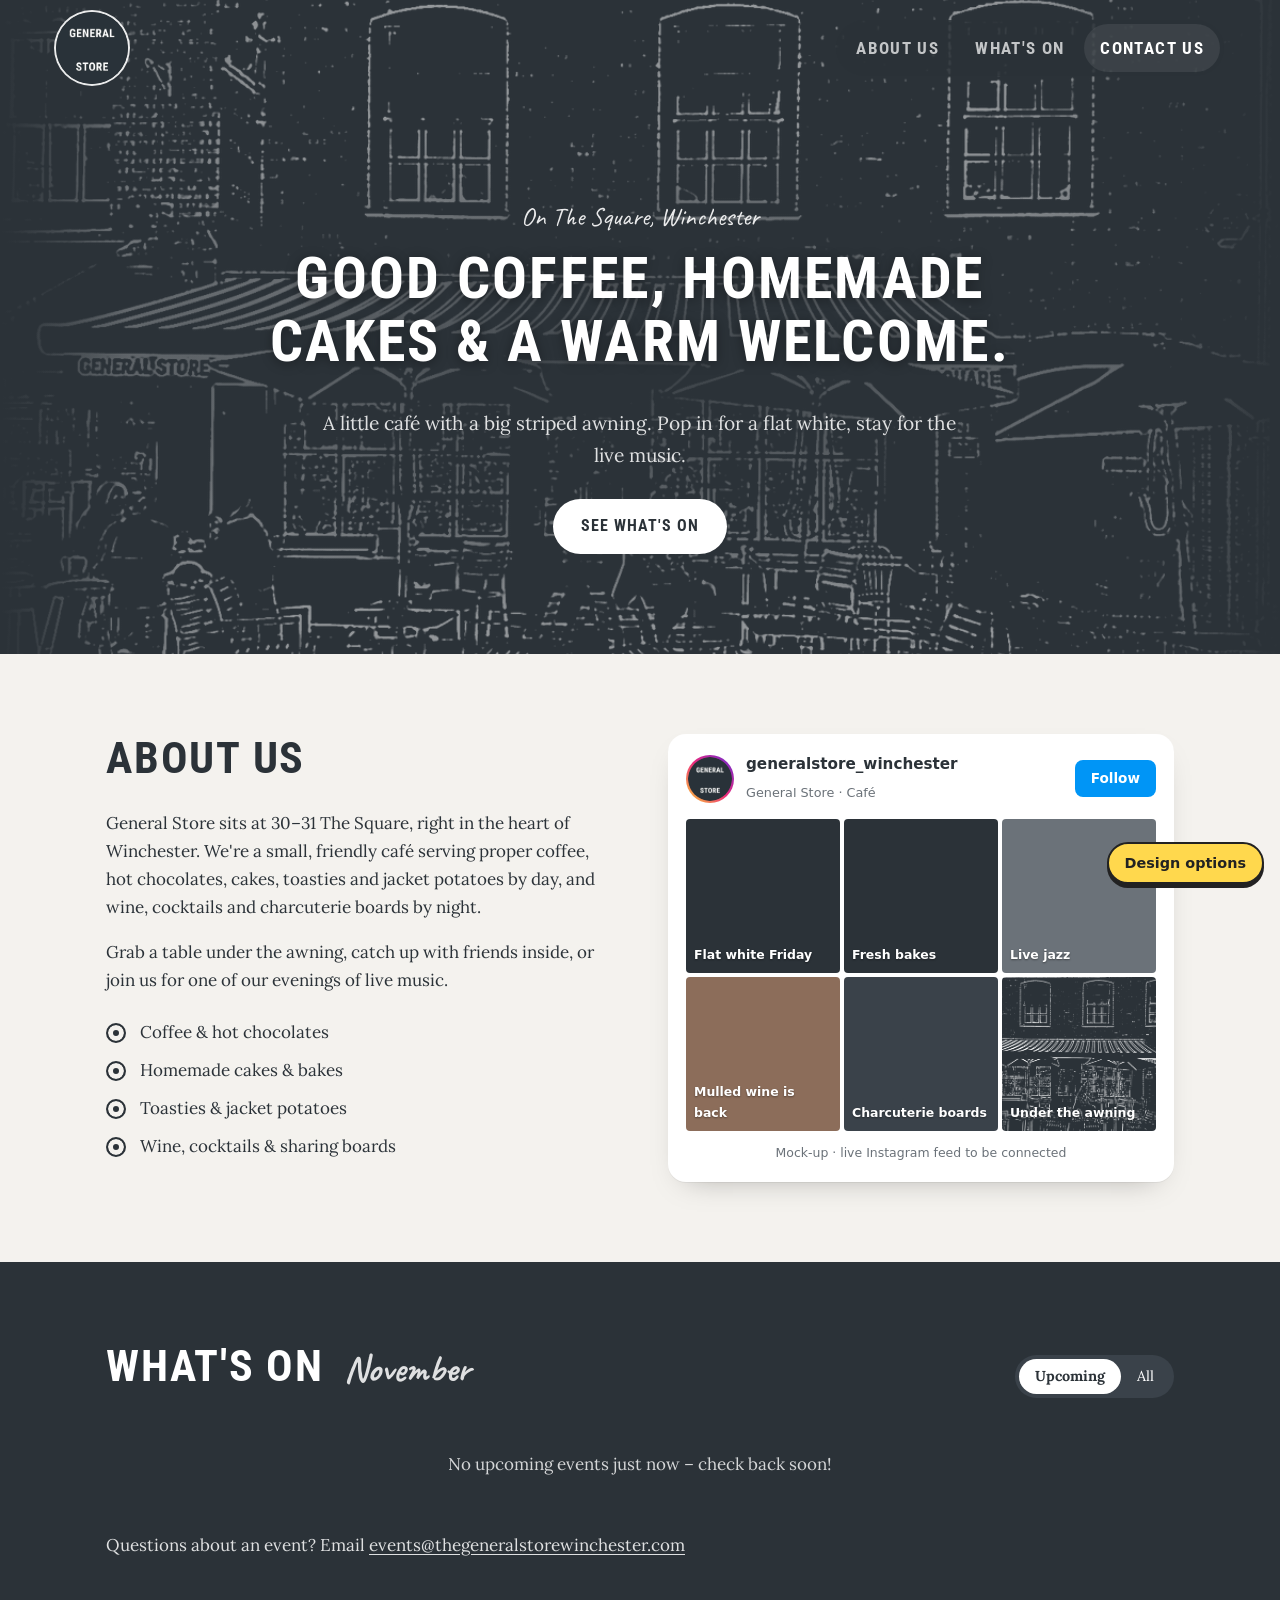
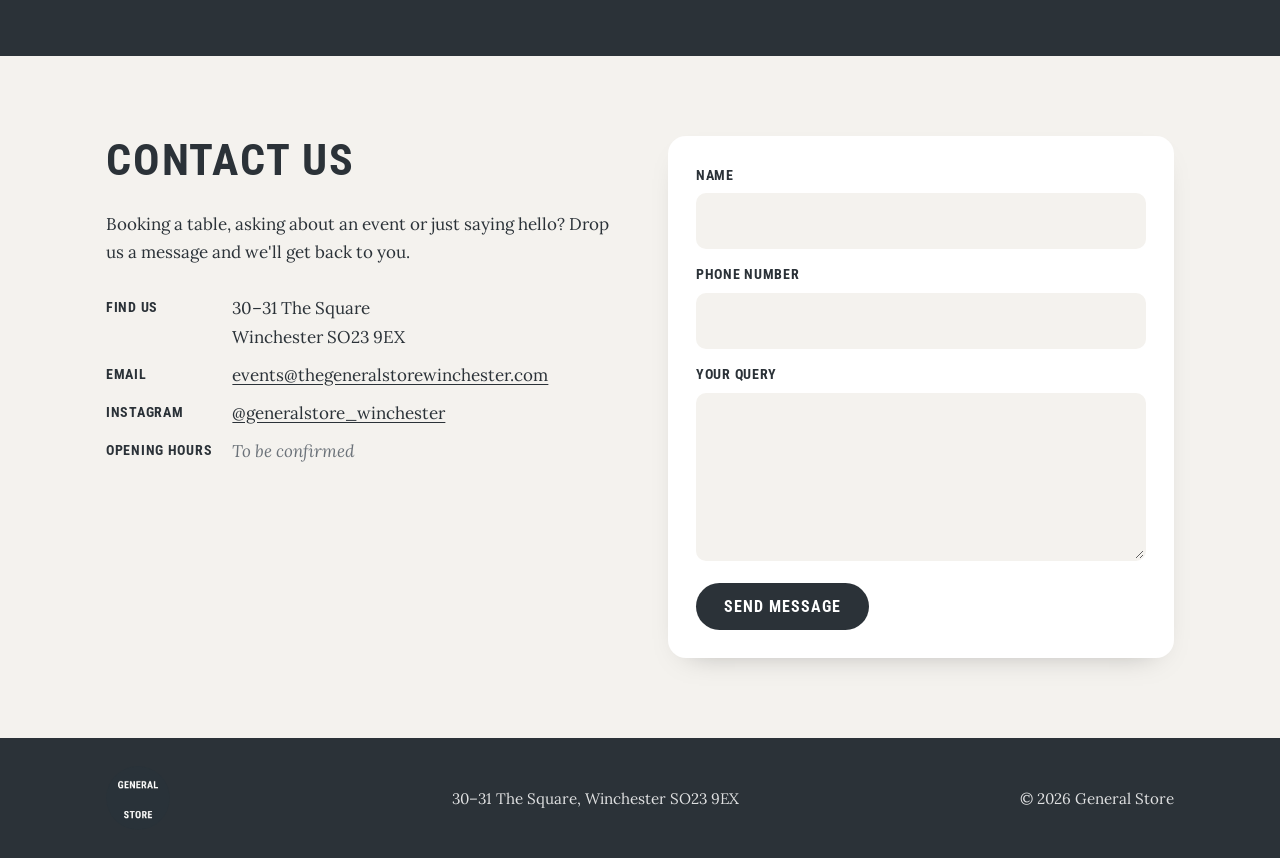
==== index.html @ 45de9159 "General Store website mock-up Single-page site (HTML/CSS/JS) for General Store, Winchester: - Slim h" ====
<!DOCTYPE html>
<html lang="en-GB" data-scheme="logo" data-font="classic">
<head>
  <meta charset="UTF-8">
  <meta name="viewport" content="width=device-width, initial-scale=1">
  <title>General Store · Winchester</title>
  <meta name="description" content="General Store – a little café on The Square, Winchester. Coffee, cakes, live music and good company.">
  <link rel="preconnect" href="https://fonts.googleapis.com">
  <link rel="preconnect" href="https://fonts.gstatic.com" crossorigin>
  <link href="https://fonts.googleapis.com/css2?family=Roboto+Condensed:wght@400;700&family=Lora:ital,wght@0,400;0,600;1,400&family=Fredoka:wght@500;600&family=Nunito:wght@400;700&family=Fraunces:opsz,wght@9..144,500;9..144,700&family=Karla:wght@400;700&family=Caveat:wght@600&display=swap" rel="stylesheet">
  <link rel="stylesheet" href="styles.css">
</head>
<body>

  <!-- ============ HEADER ============ -->
  <header class="site-header">
    <div class="header-inner">
      <a href="#top" class="logo-link" aria-label="General Store – back to top">
        <img src="assets/logo.png" alt="General Store logo" class="logo">
      </a>

      <nav class="site-nav" aria-label="Main">
        <button class="nav-toggle" aria-expanded="false" aria-controls="nav-list">Menu</button>
        <ul id="nav-list">
          <li><a href="#about">About us</a></li>
          <li><a href="#whats-on">What's on</a></li>
          <li><a href="#contact">Contact us</a></li>
        </ul>
      </nav>

    </div>
  </header>

  <main id="top">

    <!-- ============ HERO: shopfront drawing with intro in front ============ -->
    <section class="hero" aria-label="Welcome – drawing of the General Store shopfront">
      <div class="hero-content">
        <p class="eyebrow">On The Square, Winchester</p>
        <h1>Good coffee, homemade cakes &amp; a warm welcome.</h1>
        <p class="lede">A little café with a big striped awning. Pop in for a flat white, stay for the live music.</p>
        <a href="#whats-on" class="btn btn--light">See what's on</a>
      </div>
    </section>

    <!-- ============ ABOUT US ============ -->
    <section id="about" class="block block--paper">
      <div class="wrap two-col">
        <div>
          <h2>About us</h2>
          <p>General Store sits at 30–31 The Square, right in the heart of Winchester. We're a small, friendly café serving proper coffee, hot chocolates, cakes, toasties and jacket potatoes by day, and wine, cocktails and charcuterie boards by night.</p>
          <p>Grab a table under the awning, catch up with friends inside, or join us for one of our evenings of live music.</p>
          <ul class="ticks">
            <li>Coffee &amp; hot chocolates</li>
            <li>Homemade cakes &amp; bakes</li>
            <li>Toasties &amp; jacket potatoes</li>
            <li>Wine, cocktails &amp; sharing boards</li>
          </ul>
        </div>

        <!-- Instagram mock-up (to be replaced with a live feed later) -->
        <div class="insta" aria-label="Instagram feed preview">
          <div class="insta-head">
            <img src="assets/logo.png" alt="" class="insta-avatar">
            <div>
              <strong>generalstore_winchester</strong>
              <span>General Store · Café</span>
            </div>
            <a class="insta-follow" href="https://www.instagram.com/generalstore_winchester/" target="_blank" rel="noopener">Follow</a>
          </div>
          <div class="insta-grid">
            <div class="tile t1"><span>Flat white Friday</span></div>
            <div class="tile t2"><span>Fresh bakes</span></div>
            <div class="tile t3"><span>Live jazz</span></div>
            <div class="tile t4"><span>Mulled wine is back</span></div>
            <div class="tile t5"><span>Charcuterie boards</span></div>
            <div class="tile t6"><span>Under the awning</span></div>
          </div>
          <p class="insta-note">Mock-up · live Instagram feed to be connected</p>
        </div>
      </div>
    </section>

    <!-- ============ WHAT'S ON ============ -->
    <section id="whats-on" class="block block--ink">
      <div class="wrap">
        <div class="section-head">
          <h2>What's on <span class="month">November</span></h2>
          <div class="filter" role="group" aria-label="Show events">
            <button data-filter="upcoming" class="is-active">Upcoming</button>
            <button data-filter="all">All</button>
          </div>
        </div>
        <ol class="events" id="events"></ol>
        <p class="events-foot">Questions about an event? Email <a href="mailto:events@thegeneralstorewinchester.com">events@thegeneralstorewinchester.com</a></p>
      </div>
    </section>

    <!-- ============ CONTACT ============ -->
    <section id="contact" class="block block--paper">
      <div class="wrap two-col">
        <div>
          <h2>Contact us</h2>
          <p>Booking a table, asking about an event or just saying hello? Drop us a message and we'll get back to you.</p>
          <dl class="details">
            <dt>Find us</dt><dd>30–31 The Square<br>Winchester SO23 9EX</dd>
            <dt>Email</dt><dd><a href="mailto:events@thegeneralstorewinchester.com">events@thegeneralstorewinchester.com</a></dd>
            <dt>Instagram</dt><dd><a href="https://www.instagram.com/generalstore_winchester/" target="_blank" rel="noopener">@generalstore_winchester</a></dd>
            <dt>Opening hours</dt><dd class="tbc">To be confirmed</dd>
          </dl>
        </div>

        <form class="contact-form" id="contact-form" novalidate>
          <label for="name">Name</label>
          <input id="name" name="name" type="text" autocomplete="name" required>
          <small class="err" data-for="name">Please tell us your name.</small>

          <label for="phone">Phone number</label>
          <input id="phone" name="phone" type="tel" autocomplete="tel" required>
          <small class="err" data-for="phone">Please enter a valid phone number.</small>

          <label for="query">Your query</label>
          <textarea id="query" name="query" rows="5" required></textarea>
          <small class="err" data-for="query">Please let us know how we can help.</small>

          <button type="submit" class="btn">Send message</button>
          <p class="form-success" id="form-success" hidden>Thank you! We'll be in touch soon. <em>(Mock-up: nothing has been sent.)</em></p>
        </form>
      </div>
    </section>
  </main>

  <footer class="site-footer">
    <div class="wrap footer-inner">
      <img src="assets/logo.png" alt="General Store" class="footer-logo">
      <p>30–31 The Square, Winchester SO23 9EX</p>
      <p>&copy; <span id="year"></span> General Store</p>
    </div>
  </footer>

  <!-- ============ MOCK-UP OPTIONS (remove before launch) ============ -->
  <button class="opts-toggle" id="opts-toggle" aria-expanded="false" aria-controls="opts">Design options</button>
  <aside class="opts" id="opts" hidden>
    <h3>Mock-up options</h3>
    <fieldset>
      <legend>Colours</legend>
      <label><input type="radio" name="scheme" value="logo" checked> Logo – charcoal &amp; white</label>
      <label><input type="radio" name="scheme" value="awning"> Charcoal + awning navy</label>
      <label><input type="radio" name="scheme" value="autumn"> Charcoal + warm terracotta</label>
    </fieldset>
    <fieldset>
      <legend>Font</legend>
      <label><input type="radio" name="font" value="classic" checked> Classic – matches logo</label>
      <label><input type="radio" name="font" value="cute"> Cute – soft &amp; rounded</label>
      <label><input type="radio" name="font" value="quaint"> Quaint – vintage serif</label>
    </fieldset>
  </aside>

  <script src="script.js"></script>
</body>
</html>
---- styles.css ----
/* =========================================================
   General Store – mock-up styles
   Colour schemes & fonts are switched with data-attributes
   on <html> (see the "Design options" panel).
   ========================================================= */

/* ---------- Colour schemes ---------- */
:root,
[data-scheme="logo"] {
  --ink: #2b3238;        /* logo charcoal */
  --ink-2: #3a424a;
  --paper: #f4f2ee;      /* warm off-white */
  --card: #ffffff;
  --accent: #2b3238;
  --on-accent: #ffffff;
  --muted: #6b7279;
}
[data-scheme="awning"] {
  --ink: #2b3238;
  --ink-2: #3a424a;
  --paper: #f3f4f6;
  --card: #ffffff;
  --accent: #1f3a6b;     /* awning navy */
  --on-accent: #ffffff;
  --muted: #5f6873;
}
[data-scheme="autumn"] {
  --ink: #2b3238;
  --ink-2: #3a424a;
  --paper: #f1e7df;      /* poster blush */
  --card: #fbf7f3;
  --accent: #a65a3a;     /* poster terracotta */
  --on-accent: #ffffff;
  --muted: #7a6a60;
}

/* ---------- Fonts ---------- */
:root,
[data-font="classic"] {
  --f-head: "Roboto Condensed", "Arial Narrow", sans-serif;
  --f-body: "Lora", Georgia, serif;
  --head-case: uppercase;
  --head-track: 0.04em;
  --head-weight: 700;
}
[data-font="cute"] {
  --f-head: "Fredoka", "Trebuchet MS", sans-serif;
  --f-body: "Nunito", system-ui, sans-serif;
  --head-case: none;
  --head-track: 0;
  --head-weight: 600;
}
[data-font="quaint"] {
  --f-head: "Fraunces", Georgia, serif;
  --f-body: "Karla", system-ui, sans-serif;
  --head-case: none;
  --head-track: -0.01em;
  --head-weight: 700;
}

/* ---------- Base ---------- */
*, *::before, *::after { box-sizing: border-box; }
html { scroll-behavior: smooth; scroll-padding-top: 120px; }
body {
  margin: 0;
  background: var(--paper);
  color: var(--ink);
  font-family: var(--f-body);
  font-size: 1.0625rem;
  line-height: 1.65;
  -webkit-font-smoothing: antialiased;
}
img, svg { display: block; max-width: 100%; }
a { color: inherit; text-underline-offset: 3px; }
h1, h2, h3 {
  font-family: var(--f-head);
  text-transform: var(--head-case);
  letter-spacing: var(--head-track);
  font-weight: var(--head-weight);
  line-height: 1.1;
  margin: 0 0 0.6em;
}
h2 { font-size: clamp(2rem, 4vw, 2.75rem); }
.wrap { max-width: 1100px; margin: 0 auto; padding: 0 16px; }

/* ---------- Header: slim bar, logo left, menu right ---------- */
/* The header and hero share ONE drawing. script.js measures header + hero
   together and sets these variables, so the header shows the top strip of
   the picture and keeps that same strip while the page scrolls. */
:root {
  --art-size: cover;
  --art-x: center;
  --art-y-header: top;
  --art-y-hero: top;
  /* same tint on header + hero so they join seamlessly */
  --art-shade: linear-gradient(90deg, rgba(43,50,56,.8) 0%, rgba(43,50,56,.5) 22%, rgba(43,50,56,.5) 78%, rgba(43,50,56,.8) 100%);
}
.site-header {
  color: #fff; position: sticky; top: 0; z-index: 20;
  background:
    var(--art-shade),
    url("assets/front-drawing.png") var(--art-x) var(--art-y-header) / var(--art-size) no-repeat,
    var(--ink);
  transition: box-shadow .2s ease;
}
.site-header.is-scrolled { box-shadow: 0 6px 18px -8px rgba(0,0,0,.45); }
.header-inner {
  max-width: 1200px;
  margin: 0 auto;
  padding: 0 16px;
  min-height: 96px;
  display: flex;
  align-items: center;
  justify-content: space-between;
  gap: 24px;
}
.logo-link { display: block; }
.logo { width: 72px; height: auto; margin: 12px 0; border-radius: 50%; box-shadow: 0 0 0 2px rgba(255,255,255,.9); }

/* Nav – no underline; links brighten on hover / for the current section */
.site-nav ul { list-style: none; margin: 0; padding: 4px; display: flex; gap: 4px; background: rgba(43,50,56,.85); border-radius: 999px; }
.site-nav a {
  display: block;
  padding: 10px 16px;
  font-family: var(--f-head);
  text-transform: var(--head-case);
  letter-spacing: 0.08em;
  font-weight: 700;
  text-decoration: none;
  color: rgba(255,255,255,.72);
  border-radius: 999px;
  transition: color .15s ease, background-color .15s ease;
}
.site-nav a:hover, .site-nav a.is-current { color: #fff; background: rgba(255,255,255,.08); }
.nav-toggle { display: none; }

/* ---------- Hero: drawing behind, intro in front ---------- */
.hero {
  position: relative;
  overflow: hidden;
  background:
    var(--art-shade),
    url("assets/front-drawing.png") var(--art-x) var(--art-y-hero) / var(--art-size) no-repeat,
    var(--ink);
  color: #fff;
  min-height: clamp(440px, 62vh, 620px);
  display: grid;
  place-items: center;
  text-align: center;
  padding: 64px 16px;
}
/* darker centre behind the words so they stay crisp */
.hero::after {
  content: "";
  position: absolute; inset: 0;
  background: radial-gradient(ellipse 50% 45% at 50% 50%, rgba(43,50,56,.85) 0%, rgba(43,50,56,.4) 70%, rgba(43,50,56,0) 100%);
}
.hero-content { position: relative; z-index: 1; max-width: 760px; }
.eyebrow {
  font-family: "Caveat", cursive;
  font-size: 1.6rem;
  color: var(--accent);
  margin: 0 0 8px;
}
.hero .eyebrow { color: #fff; opacity: .9; }
.hero h1 { font-size: clamp(2.2rem, 5.5vw, 3.6rem); text-shadow: 0 2px 12px rgba(0,0,0,.35); }
.lede { font-size: 1.2rem; margin: 0 auto 28px; max-width: 34em; }
.hero .lede { color: rgba(255,255,255,.85); }

.btn {
  display: inline-block;
  background: var(--accent);
  color: var(--on-accent);
  font-family: var(--f-head);
  text-transform: var(--head-case);
  letter-spacing: 0.06em;
  font-weight: 700;
  font-size: 1rem;
  padding: 14px 28px;
  border: 0;
  border-radius: 999px;
  text-decoration: none;
  cursor: pointer;
  transition: transform .15s ease, box-shadow .15s ease;
}
.btn:hover { transform: translateY(-2px); box-shadow: 0 6px 0 -2px rgba(0,0,0,.15); }

.btn--light { background: #fff; color: var(--ink); }

/* ---------- Blocks ---------- */
.block { padding: 80px 0; }
.block--paper { background: var(--paper); }
.block--paper + .block--paper { border-top: 1px solid rgba(0,0,0,.08); }
.block--ink { background: var(--ink); color: #fff; }
.two-col { display: grid; grid-template-columns: 1fr 1fr; gap: 56px; align-items: start; }

.ticks { list-style: none; padding: 0; margin: 24px 0 0; display: grid; gap: 10px; }
.ticks li { padding-left: 34px; position: relative; }
.ticks li::before {
  content: ""; position: absolute; left: 0; top: .3em;
  width: 20px; height: 20px; border-radius: 50%;
  background: var(--accent);
  box-shadow: inset 0 0 0 5px var(--paper);
  border: 2px solid var(--accent);
}

/* ---------- Instagram mock-up ---------- */
.insta {
  background: var(--card);
  border-radius: 18px;
  padding: 18px;
  box-shadow: 0 1px 0 rgba(0,0,0,.05), 0 12px 30px -18px rgba(0,0,0,.35);
  font-family: system-ui, -apple-system, "Segoe UI", sans-serif;
}
.insta-head { display: flex; align-items: center; gap: 12px; margin-bottom: 14px; }
.insta-avatar { width: 48px; height: 48px; border-radius: 50%; padding: 2px; background: linear-gradient(45deg, #f9ce34, #ee2a7b, #6228d7); }
.insta-head strong { display: block; font-size: .95rem; }
.insta-head span { font-size: .8rem; color: var(--muted); }
.insta-follow {
  margin-left: auto; background: #0095f6; color: #fff; text-decoration: none;
  font-size: .85rem; font-weight: 600; padding: 7px 16px; border-radius: 8px;
}
.insta-grid { display: grid; grid-template-columns: repeat(3, 1fr); gap: 4px; }
.tile {
  aspect-ratio: 1;
  display: flex; align-items: flex-end;
  padding: 8px;
  color: #fff; font-size: .78rem; font-weight: 600;
  border-radius: 4px;
  position: relative; overflow: hidden;
}
.tile span { position: relative; text-shadow: 0 1px 2px rgba(0,0,0,.4); }
.t1 { background: var(--ink); }
.t2 { background: var(--accent); }
.t3 { background: var(--muted); }
.t4 { background: #8c6d5a; }
.t5 { background: var(--ink-2); }
.t6 { background: url("assets/front-drawing.png") center/180% no-repeat, var(--ink); }
.insta-note { margin: 12px 0 0; font-size: .78rem; color: var(--muted); text-align: center; }

/* ---------- What's on ---------- */
.section-head { display: flex; align-items: baseline; justify-content: space-between; gap: 16px; flex-wrap: wrap; margin-bottom: 28px; }
.section-head h2 { margin: 0; }
.month { font-family: "Caveat", cursive; text-transform: none; letter-spacing: 0; font-size: .85em; opacity: .85; margin-left: 8px; }
.filter { display: flex; background: var(--ink-2); padding: 4px; border-radius: 999px; }
.filter button {
  background: none; border: 0; color: #fff; cursor: pointer;
  font: inherit; font-size: .9rem; padding: 6px 16px; border-radius: 999px;
}
.filter button.is-active { background: #fff; color: var(--ink); font-weight: 700; }

.events { list-style: none; margin: 0; padding: 0; display: grid; gap: 16px; }
.event {
  display: grid;
  grid-template-columns: 96px 1fr;
  gap: 22px;
  align-items: center;
  background: var(--card);
  color: var(--ink);
  border-radius: 18px;
  padding: 20px 24px 20px 20px;
}
.event-date {
  width: 96px; height: 96px; border-radius: 50%;
  background: var(--accent); color: var(--on-accent);
  display: flex; flex-direction: column; align-items: center; justify-content: center;
  font-family: var(--f-head); font-weight: 700; line-height: 1;
  text-transform: uppercase;
}
.event-date .d { font-size: 1.9rem; }
.event-date .d small { font-size: .55em; }
.event-date .m { font-size: .85rem; letter-spacing: .12em; margin-top: 4px; }
.event h3 { font-size: 1.3rem; margin: 0 0 6px; }
.event p { margin: 0; }
.event .time {
  display: inline-block; margin-top: 10px;
  font-family: var(--f-head); font-weight: 700; font-size: .85rem;
  letter-spacing: .06em; text-transform: uppercase;
  color: var(--accent);
}
.event.is-past { opacity: .55; }
.event.is-past .event-date { background: var(--muted); }
.event .past-tag { font-size: .75rem; font-family: var(--f-head); text-transform: uppercase; letter-spacing: .1em; color: var(--muted); margin-left: 8px; }
.events-foot { margin-top: 28px; opacity: .85; }
.events-empty { text-align: center; padding: 24px; opacity: .8; }

/* ---------- Contact ---------- */
.details { display: grid; grid-template-columns: max-content 1fr; gap: 10px 20px; margin: 28px 0 0; }
.details dt { font-family: var(--f-head); font-weight: 700; text-transform: var(--head-case); letter-spacing: .05em; font-size: .9rem; padding-top: 2px; }
.details dd { margin: 0; overflow-wrap: anywhere; }
.tbc { color: var(--muted); font-style: italic; }

.contact-form {
  background: var(--card);
  padding: 28px;
  border-radius: 18px;
  box-shadow: 0 12px 30px -20px rgba(0,0,0,.35);
  display: grid;
}
.contact-form label {
  font-family: var(--f-head); font-weight: 700;
  text-transform: var(--head-case); letter-spacing: .05em; font-size: .9rem;
  margin: 14px 0 6px;
}
.contact-form label:first-child { margin-top: 0; }
.contact-form input, .contact-form textarea {
  font: inherit; color: var(--ink);
  background: var(--paper);
  border: 2px solid transparent;
  border-radius: 10px;
  padding: 12px 14px;
  width: 100%;
  resize: vertical;
}
.contact-form input:focus, .contact-form textarea:focus { outline: none; border-color: var(--accent); }
.contact-form .invalid { border-color: #c0392b; }
.err { color: #c0392b; display: none; margin-top: 4px; }
.err.show { display: block; }
.contact-form .btn { justify-self: start; margin-top: 22px; }
.form-success { margin: 16px 0 0; padding: 12px 14px; background: var(--paper); border-left: 4px solid var(--accent); border-radius: 6px; }

/* ---------- Footer ---------- */
.site-footer { background: var(--ink); color: #fff; }
.footer-inner { display: flex; align-items: center; gap: 24px; padding: 28px 16px; flex-wrap: wrap; justify-content: space-between; }
.footer-inner p { margin: 0; opacity: .85; font-size: .95rem; }
.footer-logo { width: 64px; border-radius: 50%; }

/* ---------- Mock-up options panel ---------- */
.opts-toggle {
  position: fixed; right: 16px; bottom: 16px; z-index: 50;
  background: #ffd84d; color: #222; border: 2px solid #222;
  font: 700 .9rem/1 system-ui, sans-serif;
  padding: 12px 16px; border-radius: 999px; cursor: pointer;
  box-shadow: 0 4px 0 #222;
}
.opts {
  position: fixed; right: 16px; bottom: 72px; z-index: 50;
  width: min(300px, calc(100vw - 32px));
  background: #fff; color: #222;
  border: 2px solid #222; border-radius: 14px;
  padding: 16px 18px;
  font: .9rem/1.4 system-ui, sans-serif;
  box-shadow: 0 6px 0 #222;
}
.opts h3 { font: 700 1rem system-ui, sans-serif; text-transform: none; letter-spacing: 0; margin: 0 0 8px; }
.opts fieldset { border: 0; padding: 0; margin: 0 0 12px; }
.opts legend { font-weight: 700; font-size: .75rem; text-transform: uppercase; letter-spacing: .08em; color: #666; margin-bottom: 4px; }
.opts label { display: flex; gap: 8px; align-items: center; padding: 3px 0; cursor: pointer; }

/* ---------- Responsive ---------- */
@media (max-width: 820px) {
  .two-col { grid-template-columns: 1fr; gap: 40px; }
}
@media (max-width: 640px) {
  .header-inner { min-height: 80px; position: relative; }
  .logo { width: 60px; margin: 10px 0; }
  .nav-toggle {
    display: block;
    background: rgba(43,50,56,.85); border: 1px solid rgba(255,255,255,.35); border-radius: 999px; color: #fff;
    font-family: var(--f-head); font-weight: 700; letter-spacing: .1em; text-transform: uppercase;
    padding: 10px 18px; cursor: pointer;
  }
  .site-nav ul { display: none; flex-direction: column; gap: 0; position: absolute; left: 0; right: 0; top: 100%; background: var(--ink); padding: 0 0 12px; border-radius: 0; }
  .site-nav.open ul { display: flex; }
  .site-nav a { text-align: center; padding: 12px; }
  .event { grid-template-columns: 1fr; gap: 14px; padding: 18px; }
  .event-date { width: auto; height: auto; flex-direction: row; gap: 8px; border-radius: 999px; padding: 8px 16px; justify-self: start; }
  .event-date .d { font-size: 1.1rem; }
  .event-date .m { margin: 0; }
  .block { padding: 56px 0; }
  .hero { min-height: 420px; padding: 48px 16px; }
  .details { grid-template-columns: 1fr; gap: 2px; }
  .details dd { margin-bottom: 12px; }
}
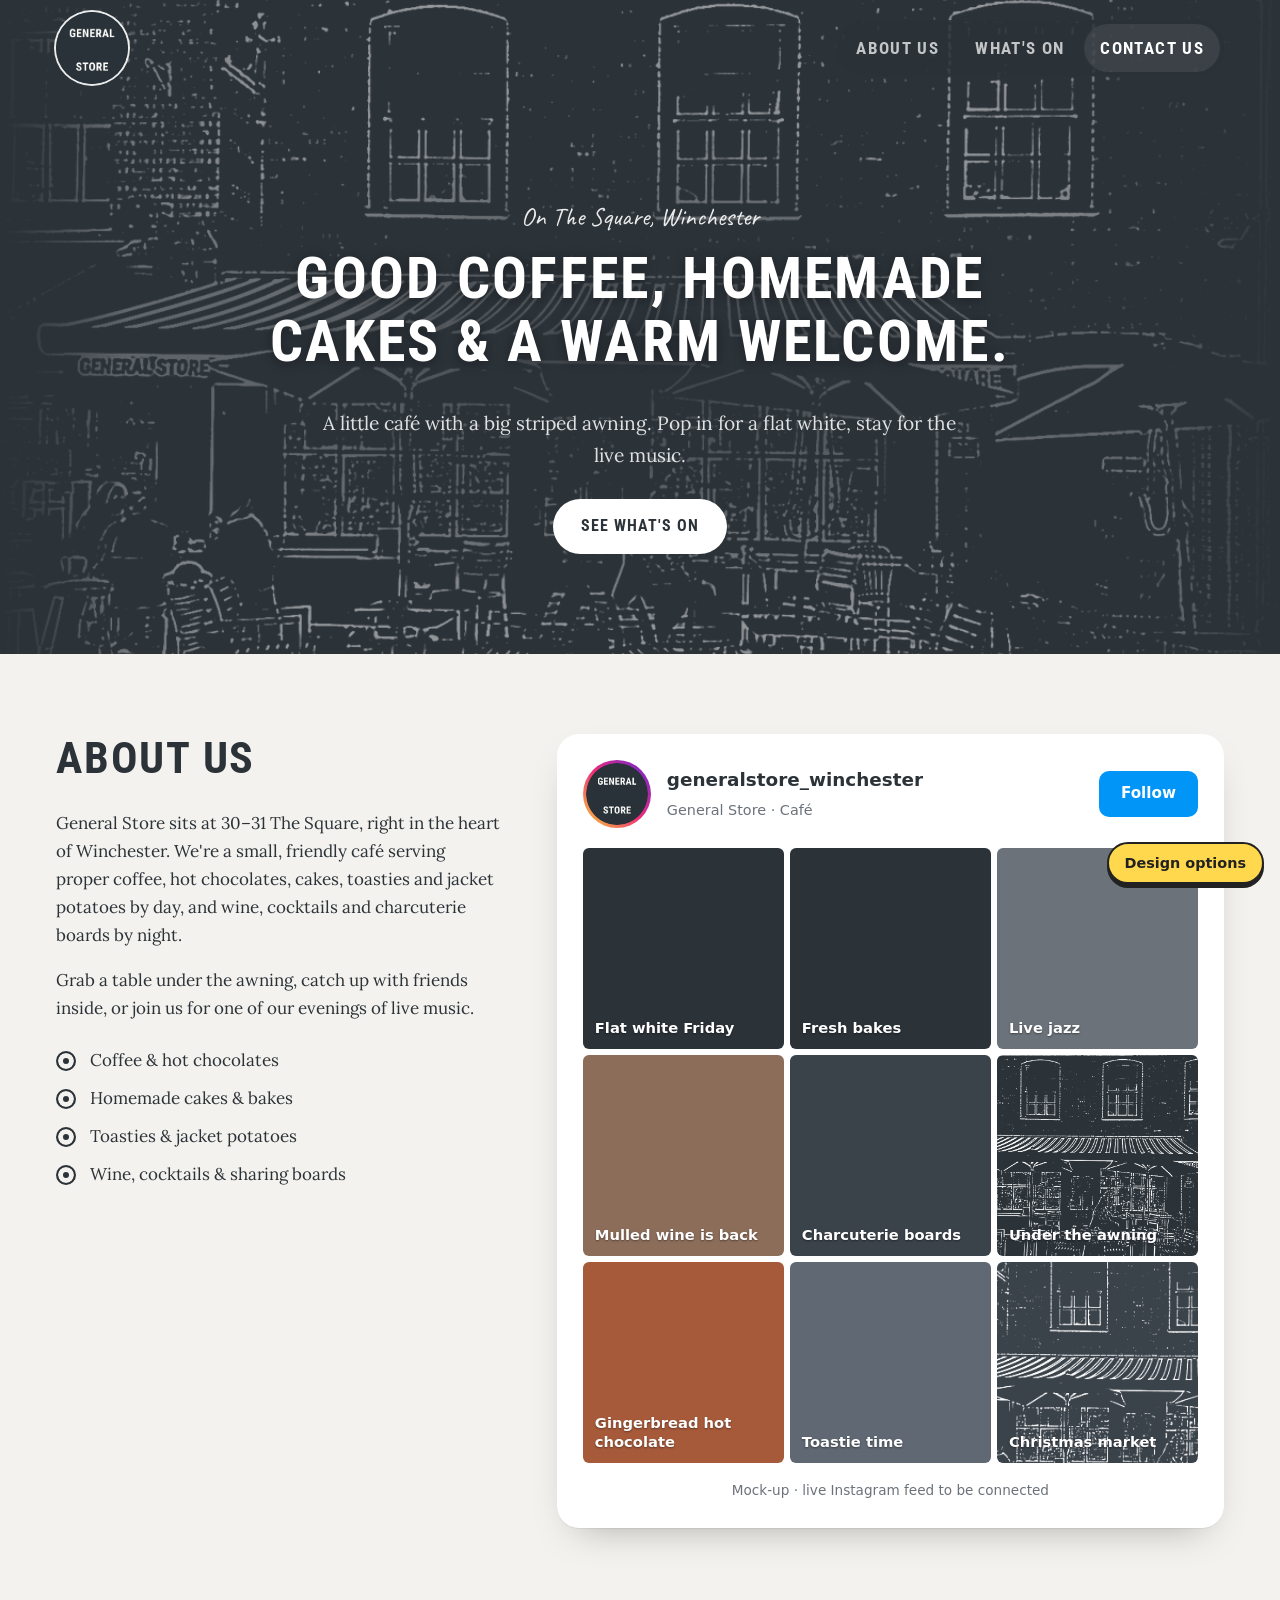
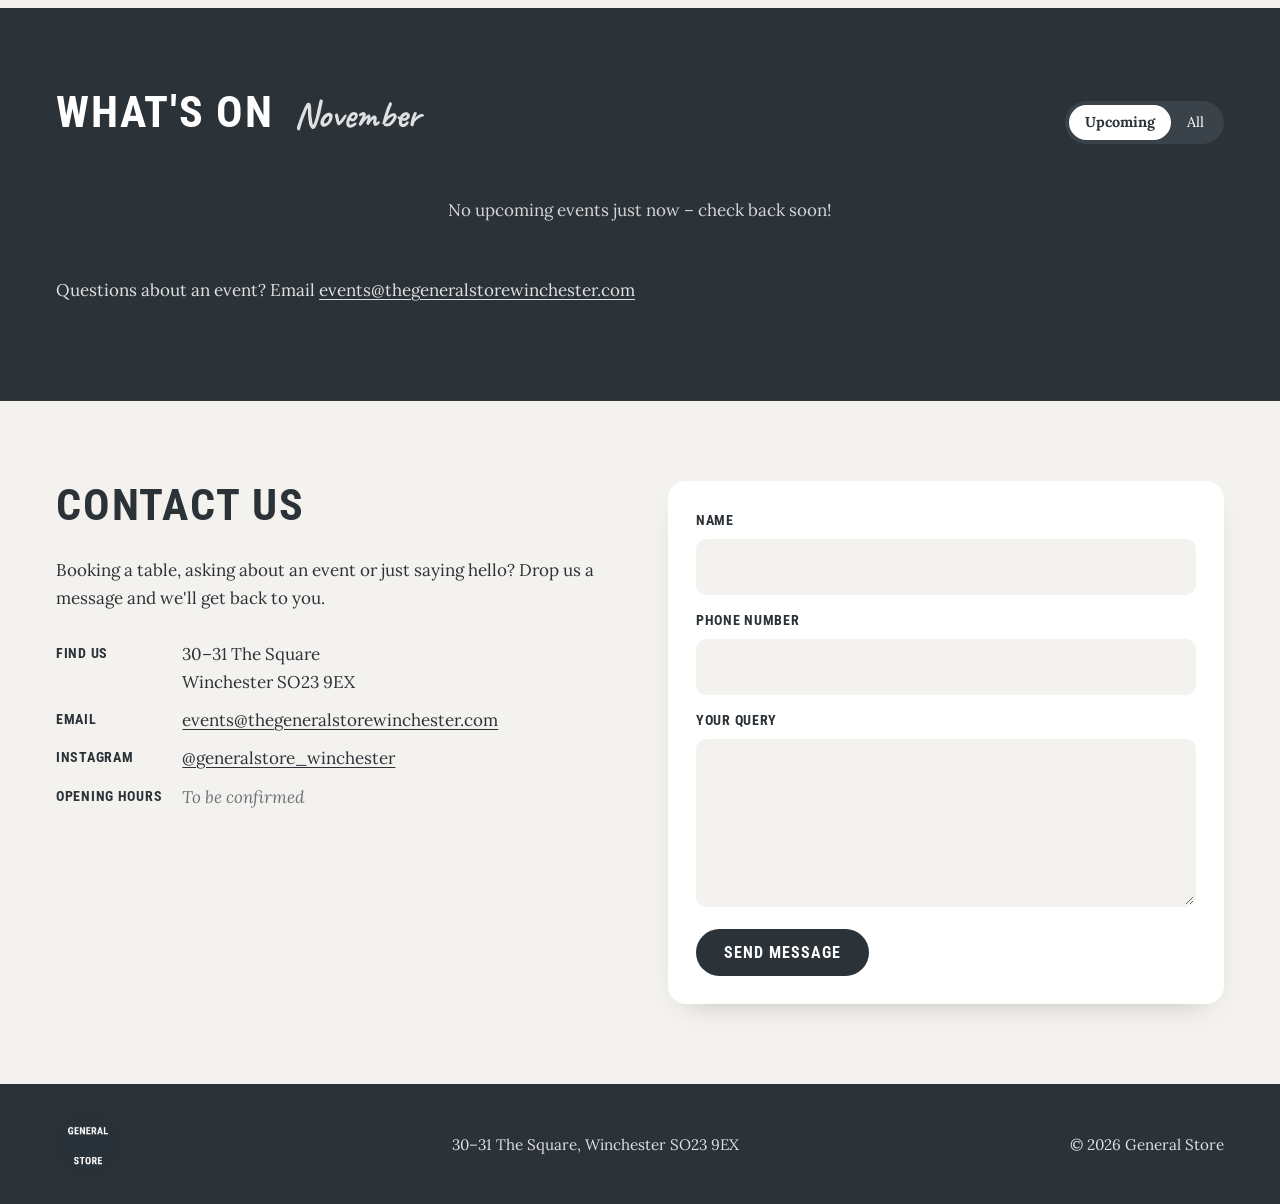
==== commit 7ee59e70: "Enlarge the Instagram mock-up in About us - Instagram card gets the wider column (1fr / 1.5fr) with " ====
--- a/index.html
+++ b/index.html
@@ -45,7 +45,7 @@
 
     <!-- ============ ABOUT US ============ -->
     <section id="about" class="block block--paper">
-      <div class="wrap two-col">
+      <div class="wrap two-col about-grid">
         <div>
           <h2>About us</h2>
           <p>General Store sits at 30–31 The Square, right in the heart of Winchester. We're a small, friendly café serving proper coffee, hot chocolates, cakes, toasties and jacket potatoes by day, and wine, cocktails and charcuterie boards by night.</p>
@@ -75,6 +75,9 @@
             <div class="tile t4"><span>Mulled wine is back</span></div>
             <div class="tile t5"><span>Charcuterie boards</span></div>
             <div class="tile t6"><span>Under the awning</span></div>
+            <div class="tile t7"><span>Gingerbread hot chocolate</span></div>
+            <div class="tile t8"><span>Toastie time</span></div>
+            <div class="tile t9"><span>Christmas market</span></div>
           </div>
           <p class="insta-note">Mock-up · live Instagram feed to be connected</p>
         </div>
--- a/styles.css
+++ b/styles.css
@@ -81,7 +81,7 @@
   margin: 0 0 0.6em;
 }
 h2 { font-size: clamp(2rem, 4vw, 2.75rem); }
-.wrap { max-width: 1100px; margin: 0 auto; padding: 0 16px; }
+.wrap { max-width: 1200px; margin: 0 auto; padding: 0 16px; }
 
 /* ---------- Header: slim bar, logo left, menu right ---------- */
 /* The header and hero share ONE drawing. script.js measures header + hero
@@ -205,28 +205,30 @@
 }
 
 /* ---------- Instagram mock-up ---------- */
+/* About us: wider container, Instagram gets the larger column */
+.about-grid { grid-template-columns: 1fr 1.5fr; gap: 56px; }
 .insta {
   background: var(--card);
-  border-radius: 18px;
-  padding: 18px;
-  box-shadow: 0 1px 0 rgba(0,0,0,.05), 0 12px 30px -18px rgba(0,0,0,.35);
+  border-radius: 22px;
+  padding: 26px;
+  box-shadow: 0 1px 0 rgba(0,0,0,.05), 0 16px 40px -20px rgba(0,0,0,.35);
   font-family: system-ui, -apple-system, "Segoe UI", sans-serif;
 }
-.insta-head { display: flex; align-items: center; gap: 12px; margin-bottom: 14px; }
-.insta-avatar { width: 48px; height: 48px; border-radius: 50%; padding: 2px; background: linear-gradient(45deg, #f9ce34, #ee2a7b, #6228d7); }
-.insta-head strong { display: block; font-size: .95rem; }
-.insta-head span { font-size: .8rem; color: var(--muted); }
+.insta-head { display: flex; align-items: center; gap: 16px; margin-bottom: 20px; }
+.insta-avatar { width: 68px; height: 68px; border-radius: 50%; padding: 3px; background: linear-gradient(45deg, #f9ce34, #ee2a7b, #6228d7); }
+.insta-head strong { display: block; font-size: 1.15rem; }
+.insta-head span { font-size: .9rem; color: var(--muted); }
 .insta-follow {
   margin-left: auto; background: #0095f6; color: #fff; text-decoration: none;
-  font-size: .85rem; font-weight: 600; padding: 7px 16px; border-radius: 8px;
-}
-.insta-grid { display: grid; grid-template-columns: repeat(3, 1fr); gap: 4px; }
+  font-size: .95rem; font-weight: 600; padding: 10px 22px; border-radius: 10px;
+}
+.insta-grid { display: grid; grid-template-columns: repeat(3, 1fr); gap: 6px; }
 .tile {
   aspect-ratio: 1;
   display: flex; align-items: flex-end;
-  padding: 8px;
-  color: #fff; font-size: .78rem; font-weight: 600;
-  border-radius: 4px;
+  padding: 12px;
+  color: #fff; font-size: .92rem; font-weight: 600; line-height: 1.25;
+  border-radius: 6px;
   position: relative; overflow: hidden;
 }
 .tile span { position: relative; text-shadow: 0 1px 2px rgba(0,0,0,.4); }
@@ -236,7 +238,10 @@
 .t4 { background: #8c6d5a; }
 .t5 { background: var(--ink-2); }
 .t6 { background: url("assets/front-drawing.png") center/180% no-repeat, var(--ink); }
-.insta-note { margin: 12px 0 0; font-size: .78rem; color: var(--muted); text-align: center; }
+.t7 { background: #a65a3a; }
+.t8 { background: #5f6873; }
+.t9 { background: url("assets/front-drawing.png") 30% 40%/260% no-repeat, var(--ink-2); }
+.insta-note { margin: 16px 0 0; font-size: .85rem; color: var(--muted); text-align: center; }
 
 /* ---------- What's on ---------- */
 .section-head { display: flex; align-items: baseline; justify-content: space-between; gap: 16px; flex-wrap: wrap; margin-bottom: 28px; }
@@ -369,6 +374,13 @@
   .event-date .m { margin: 0; }
   .block { padding: 56px 0; }
   .hero { min-height: 420px; padding: 48px 16px; }
+  .insta { padding: 16px; }
+  .insta-avatar { width: 52px; height: 52px; }
+  .insta-head { gap: 12px; }
+  .insta-head > div { min-width: 0; }
+  .insta-head strong { font-size: .9rem; overflow: hidden; text-overflow: ellipsis; white-space: nowrap; }
+  .insta-follow { padding: 7px 12px; font-size: .85rem; flex-shrink: 0; }
+  .tile { padding: 8px; font-size: .78rem; }
   .details { grid-template-columns: 1fr; gap: 2px; }
   .details dd { margin-bottom: 12px; }
 }
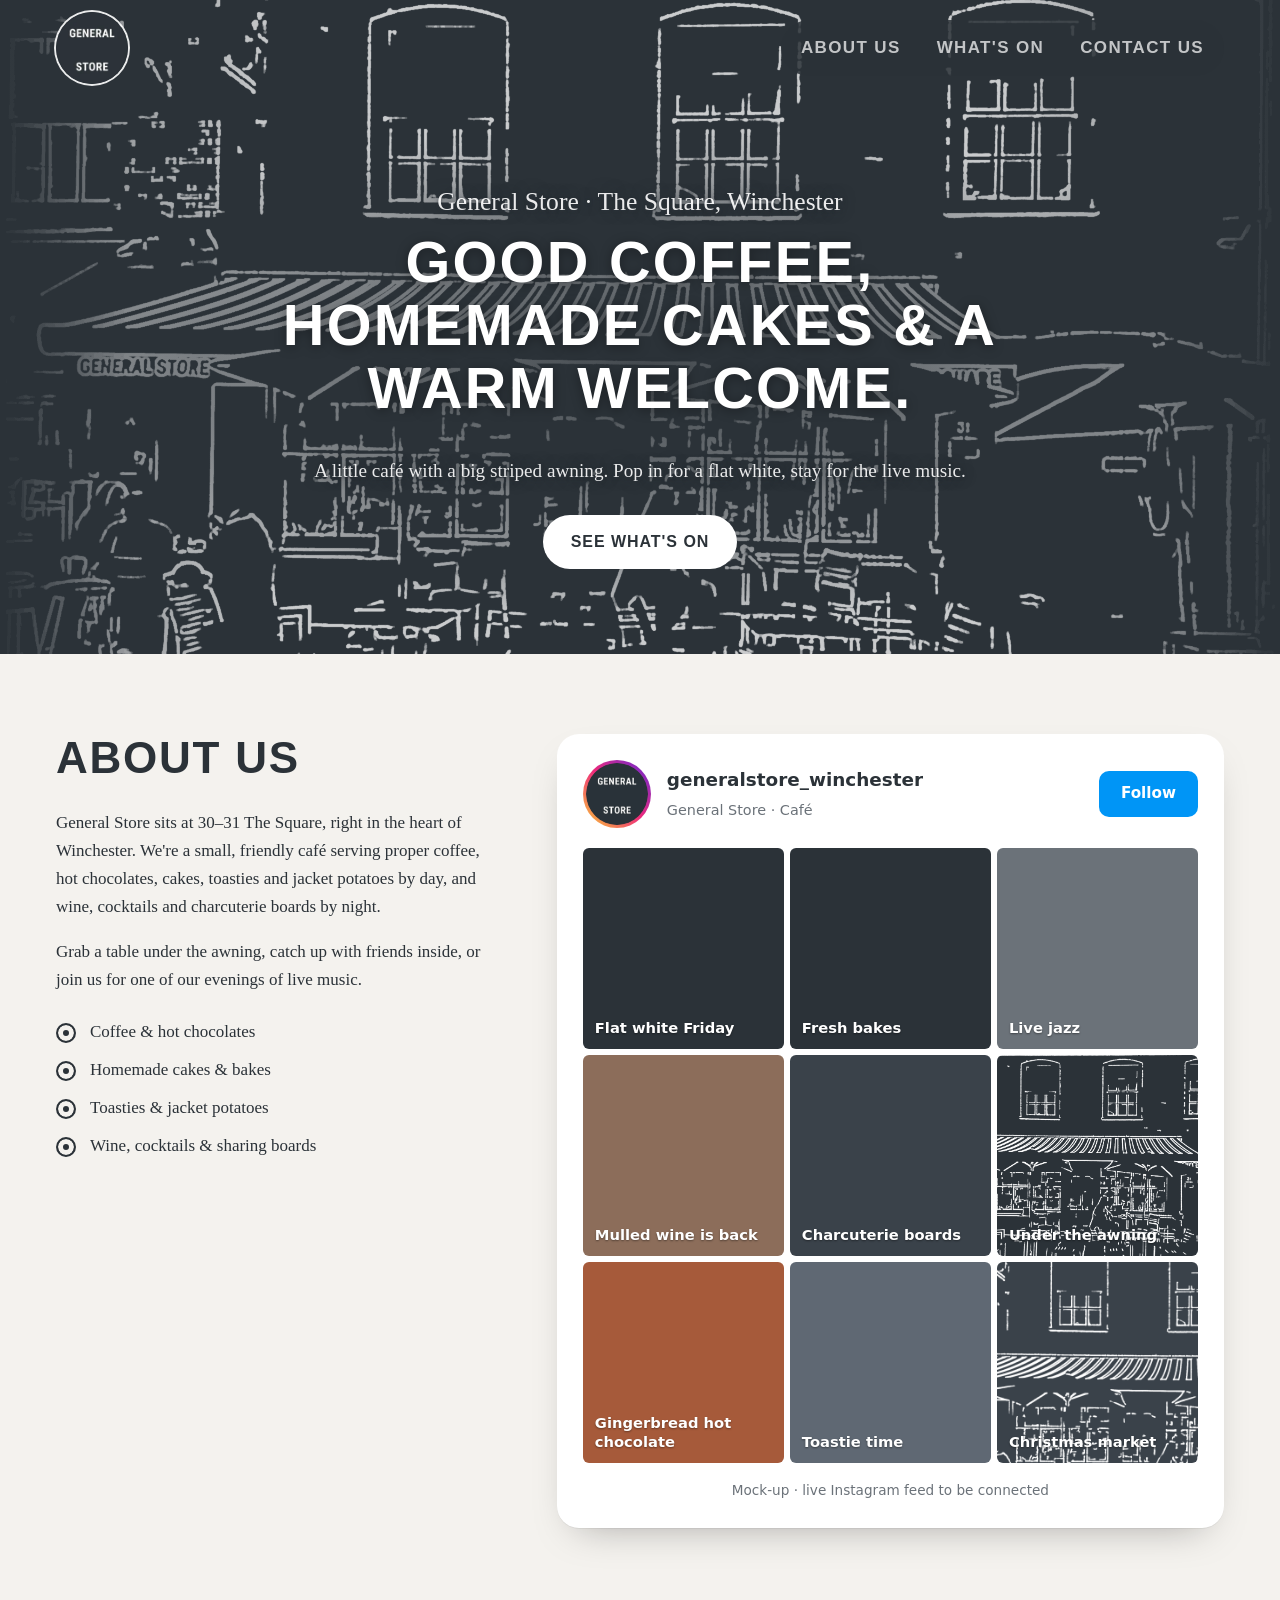
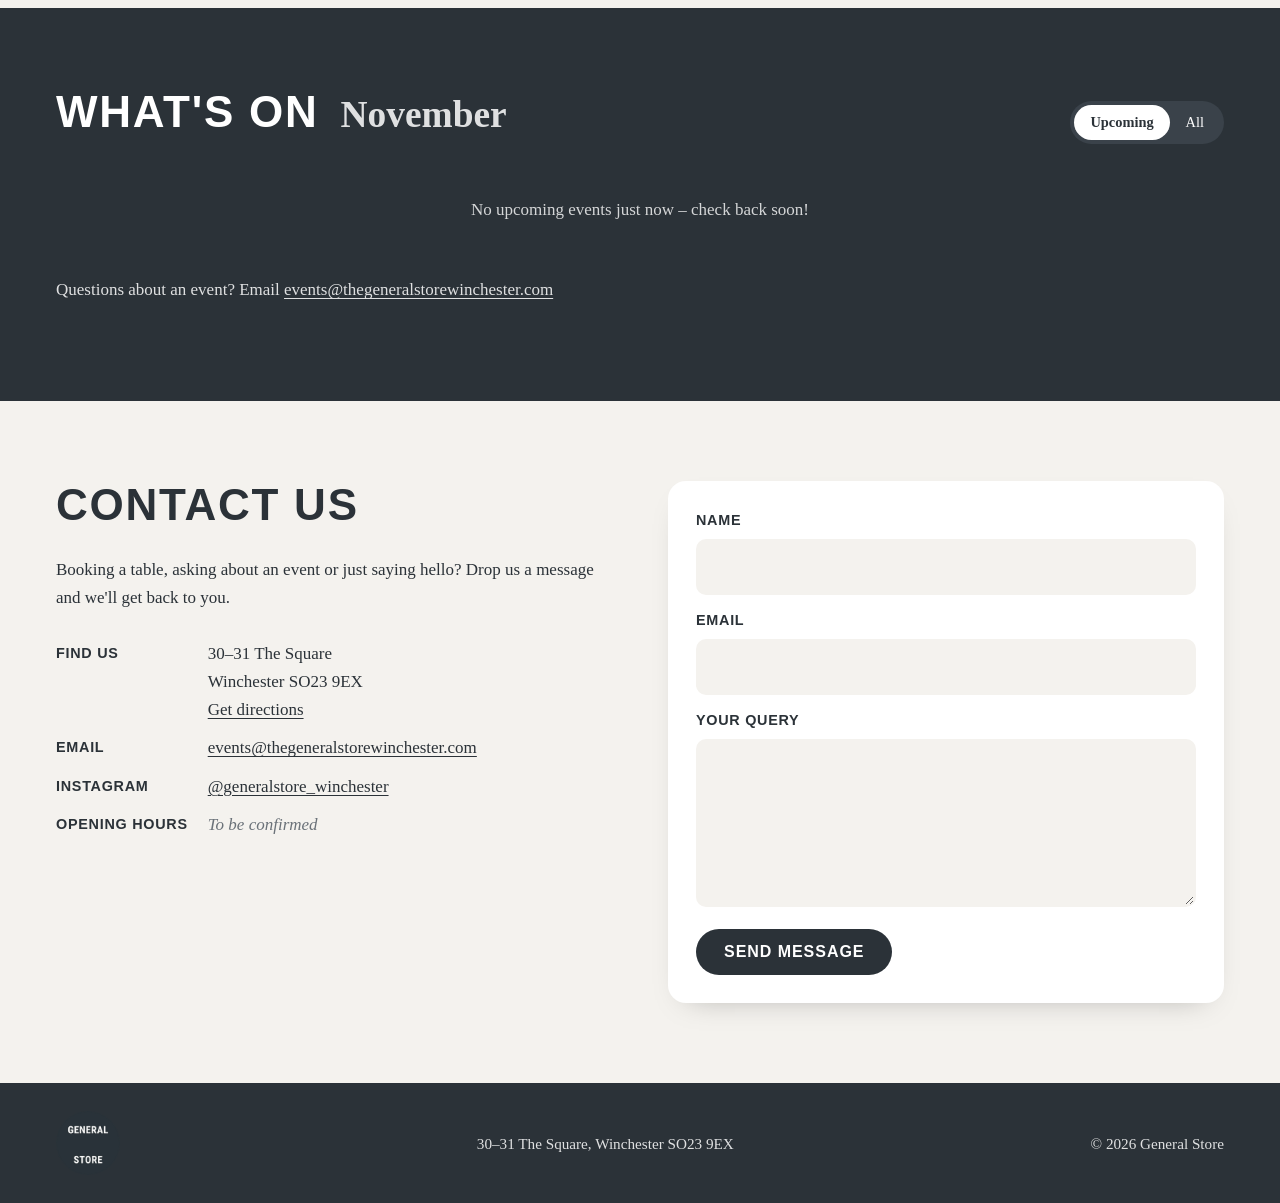
==== commit 0c59e702: "Clearer drawing, email contact field, security and SEO pass Content - Redraw the traced shopfront at" ====
--- a/index.html
+++ b/index.html
@@ -1,14 +1,82 @@
 <!DOCTYPE html>
-<html lang="en-GB" data-scheme="logo" data-font="classic">
+<html lang="en-GB">
 <head>
   <meta charset="UTF-8">
   <meta name="viewport" content="width=device-width, initial-scale=1">
-  <title>General Store · Winchester</title>
-  <meta name="description" content="General Store – a little café on The Square, Winchester. Coffee, cakes, live music and good company.">
+
+  <!-- Security: only load code, styles, fonts and images from this site and Google Fonts -->
+  <meta http-equiv="Content-Security-Policy" content="default-src 'self'; script-src 'self'; style-src 'self' https://fonts.googleapis.com; font-src https://fonts.gstatic.com; img-src 'self' data:; connect-src 'self'; manifest-src 'self'; form-action 'self'; base-uri 'self'; object-src 'none'; upgrade-insecure-requests">
+  <meta name="referrer" content="strict-origin-when-cross-origin">
+
+  <!-- SEO -->
+  <title>General Store | Café on The Square, Winchester</title>
+  <meta name="description" content="Independent café at 30–31 The Square, Winchester. Proper coffee, homemade cakes, toasties and jacket potatoes by day; wine, charcuterie boards and live music by night.">
+  <link rel="canonical" href="https://urahara08.github.io/general-store-website/">
+  <meta name="robots" content="index, follow, max-image-preview:large">
+  <meta name="theme-color" content="#2b3238">
+  <meta name="format-detection" content="telephone=no">
+
+  <!-- Link previews (WhatsApp, Facebook, iMessage, X, LinkedIn) -->
+  <meta property="og:type" content="website">
+  <meta property="og:site_name" content="General Store Winchester">
+  <meta property="og:locale" content="en_GB">
+  <meta property="og:title" content="General Store | Café on The Square, Winchester">
+  <meta property="og:description" content="Proper coffee, homemade cakes and live music at 30–31 The Square, Winchester.">
+  <meta property="og:url" content="https://urahara08.github.io/general-store-website/">
+  <meta property="og:image" content="https://urahara08.github.io/general-store-website/assets/og-image.jpg">
+  <meta property="og:image:width" content="1200">
+  <meta property="og:image:height" content="630">
+  <meta property="og:image:alt" content="General Store logo over a line drawing of the café's shopfront">
+  <meta name="twitter:card" content="summary_large_image">
+
+  <!-- Icons -->
+  <link rel="icon" href="assets/icon-32.png" sizes="32x32" type="image/png">
+  <link rel="icon" href="assets/icon-192.png" sizes="192x192" type="image/png">
+  <link rel="apple-touch-icon" href="assets/apple-touch-icon.png">
+  <link rel="manifest" href="site.webmanifest">
+
+  <!-- Fonts: only the weights the site uses -->
   <link rel="preconnect" href="https://fonts.googleapis.com">
   <link rel="preconnect" href="https://fonts.gstatic.com" crossorigin>
-  <link href="https://fonts.googleapis.com/css2?family=Roboto+Condensed:wght@400;700&family=Lora:ital,wght@0,400;0,600;1,400&family=Fredoka:wght@500;600&family=Nunito:wght@400;700&family=Fraunces:opsz,wght@9..144,500;9..144,700&family=Karla:wght@400;700&family=Caveat:wght@600&display=swap" rel="stylesheet">
+  <link href="https://fonts.googleapis.com/css2?family=Roboto+Condensed:wght@700&family=Lora:ital,wght@0,400;0,600;1,400&family=Caveat:wght@600&display=swap" rel="stylesheet">
+  <link rel="preload" as="image" href="assets/front-drawing.webp" type="image/webp" fetchpriority="high">
   <link rel="stylesheet" href="styles.css">
+
+  <!-- Structured data: tells Google this is a café, where it is, and what's on -->
+  <script type="application/ld+json">
+  {
+    "@context": "https://schema.org",
+    "@graph": [
+      {
+        "@type": "CafeOrCoffeeShop",
+        "@id": "https://urahara08.github.io/general-store-website/#cafe",
+        "name": "General Store",
+        "url": "https://urahara08.github.io/general-store-website/",
+        "logo": "https://urahara08.github.io/general-store-website/assets/icon-512.png",
+        "image": "https://urahara08.github.io/general-store-website/assets/og-image.jpg",
+        "description": "Independent café on The Square in Winchester serving coffee, hot chocolates, homemade cakes, toasties and jacket potatoes by day, and wine, cocktails, charcuterie boards and live music by night.",
+        "email": "events@thegeneralstorewinchester.com",
+        "address": {
+          "@type": "PostalAddress",
+          "streetAddress": "30–31 The Square",
+          "addressLocality": "Winchester",
+          "addressRegion": "Hampshire",
+          "postalCode": "SO23 9EX",
+          "addressCountry": "GB"
+        },
+        "hasMap": "https://www.google.com/maps/search/?api=1&query=General+Store+30-31+The+Square+Winchester+SO23+9EX",
+        "servesCuisine": ["Coffee", "Cakes", "Light bites"],
+        "sameAs": ["https://www.instagram.com/generalstore_winchester/"]
+      },
+      { "@type": "Event", "name": "Winchester Fireworks Night at General Store", "startDate": "2026-11-07", "eventStatus": "https://schema.org/EventScheduled", "eventAttendanceMode": "https://schema.org/OfflineEventAttendanceMode", "location": { "@id": "https://urahara08.github.io/general-store-website/#cafe" }, "organizer": { "@id": "https://urahara08.github.io/general-store-website/#cafe" }, "image": "https://urahara08.github.io/general-store-website/assets/og-image.jpg", "description": "Warming drinks and treats: special hot chocolates, mulled wine, cakes and jacket potatoes, then wine and charcuterie after the fireworks." },
+      { "@type": "Event", "name": "Live music with Maddy Robinson", "startDate": "2026-11-13T19:00:00+00:00", "eventStatus": "https://schema.org/EventScheduled", "eventAttendanceMode": "https://schema.org/OfflineEventAttendanceMode", "location": { "@id": "https://urahara08.github.io/general-store-website/#cafe" }, "organizer": { "@id": "https://urahara08.github.io/general-store-website/#cafe" }, "image": "https://urahara08.github.io/general-store-website/assets/og-image.jpg", "performer": { "@type": "Person", "name": "Maddy Robinson" }, "description": "Emerging vocalist blending soulful R&B with contemporary pop and a glimpse of country." },
+      { "@type": "Event", "name": "An evening of acoustic folk guitar with Henry Ayling", "startDate": "2026-11-14T19:00:00+00:00", "eventStatus": "https://schema.org/EventScheduled", "eventAttendanceMode": "https://schema.org/OfflineEventAttendanceMode", "location": { "@id": "https://urahara08.github.io/general-store-website/#cafe" }, "organizer": { "@id": "https://urahara08.github.io/general-store-website/#cafe" }, "image": "https://urahara08.github.io/general-store-website/assets/og-image.jpg", "performer": { "@type": "Person", "name": "Henry Ayling" }, "description": "Fingerstyle acoustic guitarist and singer-songwriter playing traditional folk songs, covers and originals." },
+      { "@type": "Event", "name": "Winchester Light Switch On & Jazz Evening", "startDate": "2026-11-19", "eventStatus": "https://schema.org/EventScheduled", "eventAttendanceMode": "https://schema.org/OfflineEventAttendanceMode", "location": { "@id": "https://urahara08.github.io/general-store-website/#cafe" }, "organizer": { "@id": "https://urahara08.github.io/general-store-website/#cafe" }, "image": "https://urahara08.github.io/general-store-website/assets/og-image.jpg", "performer": { "@type": "Person", "name": "Yolanda Parkes" }, "description": "Jacket potatoes, toasties, mulled wine and hot chocolates all day, then charcuterie, wine and live saxophone after the lights switch on." },
+      { "@type": "Event", "name": "Opening of the Christmas Market & Jazz", "startDate": "2026-11-20T18:30:00+00:00", "eventStatus": "https://schema.org/EventScheduled", "eventAttendanceMode": "https://schema.org/OfflineEventAttendanceMode", "location": { "@id": "https://urahara08.github.io/general-store-website/#cafe" }, "organizer": { "@id": "https://urahara08.github.io/general-store-website/#cafe" }, "image": "https://urahara08.github.io/general-store-website/assets/og-image.jpg", "performer": { "@type": "Person", "name": "Yolanda Parkes" }, "description": "Mince pies and mulled wine all day, with live jazz saxophone, sharing boards and nibbles from 6:30pm." },
+      { "@type": "Event", "name": "Jazz, festive cocktails, charcuterie boards & nibbles", "startDate": "2026-11-27T18:30:00+00:00", "endDate": "2026-11-28T23:00:00+00:00", "eventStatus": "https://schema.org/EventScheduled", "eventAttendanceMode": "https://schema.org/OfflineEventAttendanceMode", "location": { "@id": "https://urahara08.github.io/general-store-website/#cafe" }, "organizer": { "@id": "https://urahara08.github.io/general-store-website/#cafe" }, "image": "https://urahara08.github.io/general-store-website/assets/og-image.jpg", "performer": { "@type": "Person", "name": "Yolanda Parkes" }, "description": "Smooth jazz saxophone with festive cocktails, sharing boards and nibbles from 6:30pm on both evenings." }
+    ]
+  }
+  </script>
 </head>
 <body>
 
@@ -16,7 +84,10 @@
   <header class="site-header">
     <div class="header-inner">
       <a href="#top" class="logo-link" aria-label="General Store – back to top">
-        <img src="assets/logo.png" alt="General Store logo" class="logo">
+        <picture>
+          <source srcset="assets/logo-168.webp" type="image/webp">
+          <img src="assets/logo-168.png" alt="General Store" class="logo" width="168" height="168" decoding="async">
+        </picture>
       </a>
 
       <nav class="site-nav" aria-label="Main">
@@ -34,10 +105,10 @@
   <main id="top">
 
     <!-- ============ HERO: shopfront drawing with intro in front ============ -->
-    <section class="hero" aria-label="Welcome – drawing of the General Store shopfront">
+    <section class="hero" aria-labelledby="hero-title">
       <div class="hero-content">
-        <p class="eyebrow">On The Square, Winchester</p>
-        <h1>Good coffee, homemade cakes &amp; a warm welcome.</h1>
+        <p class="eyebrow">General Store · The Square, Winchester</p>
+        <h1 id="hero-title">Good coffee, homemade cakes &amp; a warm welcome.</h1>
         <p class="lede">A little café with a big striped awning. Pop in for a flat white, stay for the live music.</p>
         <a href="#whats-on" class="btn btn--light">See what's on</a>
       </div>
@@ -61,12 +132,12 @@
         <!-- Instagram mock-up (to be replaced with a live feed later) -->
         <div class="insta" aria-label="Instagram feed preview">
           <div class="insta-head">
-            <img src="assets/logo.png" alt="" class="insta-avatar">
+            <img src="assets/logo-168.png" alt="" class="insta-avatar" width="168" height="168" loading="lazy" decoding="async">
             <div>
               <strong>generalstore_winchester</strong>
               <span>General Store · Café</span>
             </div>
-            <a class="insta-follow" href="https://www.instagram.com/generalstore_winchester/" target="_blank" rel="noopener">Follow</a>
+            <a class="insta-follow" href="https://www.instagram.com/generalstore_winchester/" target="_blank" rel="noopener noreferrer">Follow</a>
           </div>
           <div class="insta-grid">
             <div class="tile t1"><span>Flat white Friday</span></div>
@@ -95,6 +166,7 @@
           </div>
         </div>
         <ol class="events" id="events"></ol>
+        <noscript><p class="events-foot">Turn on JavaScript to see our events, or follow <a href="https://www.instagram.com/generalstore_winchester/" rel="noopener noreferrer">@generalstore_winchester</a> on Instagram.</p></noscript>
         <p class="events-foot">Questions about an event? Email <a href="mailto:events@thegeneralstorewinchester.com">events@thegeneralstorewinchester.com</a></p>
       </div>
     </section>
@@ -106,25 +178,31 @@
           <h2>Contact us</h2>
           <p>Booking a table, asking about an event or just saying hello? Drop us a message and we'll get back to you.</p>
           <dl class="details">
-            <dt>Find us</dt><dd>30–31 The Square<br>Winchester SO23 9EX</dd>
+            <dt>Find us</dt><dd><address>30–31 The Square<br>Winchester SO23 9EX</address><a href="https://www.google.com/maps/search/?api=1&amp;query=General+Store+30-31+The+Square+Winchester+SO23+9EX" target="_blank" rel="noopener noreferrer">Get directions</a></dd>
             <dt>Email</dt><dd><a href="mailto:events@thegeneralstorewinchester.com">events@thegeneralstorewinchester.com</a></dd>
-            <dt>Instagram</dt><dd><a href="https://www.instagram.com/generalstore_winchester/" target="_blank" rel="noopener">@generalstore_winchester</a></dd>
+            <dt>Instagram</dt><dd><a href="https://www.instagram.com/generalstore_winchester/" target="_blank" rel="noopener noreferrer">@generalstore_winchester</a></dd>
             <dt>Opening hours</dt><dd class="tbc">To be confirmed</dd>
           </dl>
         </div>
 
-        <form class="contact-form" id="contact-form" novalidate>
+        <form class="contact-form" id="contact-form" novalidate autocomplete="on">
           <label for="name">Name</label>
-          <input id="name" name="name" type="text" autocomplete="name" required>
+          <input id="name" name="name" type="text" autocomplete="name" maxlength="100" required>
           <small class="err" data-for="name">Please tell us your name.</small>
 
-          <label for="phone">Phone number</label>
-          <input id="phone" name="phone" type="tel" autocomplete="tel" required>
-          <small class="err" data-for="phone">Please enter a valid phone number.</small>
+          <label for="email">Email</label>
+          <input id="email" name="email" type="email" autocomplete="email" inputmode="email" maxlength="254" required>
+          <small class="err" data-for="email">Please enter a valid email address, like name@example.com.</small>
 
           <label for="query">Your query</label>
-          <textarea id="query" name="query" rows="5" required></textarea>
+          <textarea id="query" name="query" rows="5" maxlength="2000" required></textarea>
           <small class="err" data-for="query">Please let us know how we can help.</small>
+
+          <!-- spam trap: hidden from people, bots fill it in -->
+          <div class="hp" aria-hidden="true">
+            <label for="website">Leave this empty</label>
+            <input id="website" name="website" type="text" tabindex="-1" autocomplete="off">
+          </div>
 
           <button type="submit" class="btn">Send message</button>
           <p class="form-success" id="form-success" hidden>Thank you! We'll be in touch soon. <em>(Mock-up: nothing has been sent.)</em></p>
@@ -135,30 +213,12 @@
 
   <footer class="site-footer">
     <div class="wrap footer-inner">
-      <img src="assets/logo.png" alt="General Store" class="footer-logo">
+      <img src="assets/logo-168.png" alt="General Store logo" class="footer-logo" width="168" height="168" loading="lazy" decoding="async">
       <p>30–31 The Square, Winchester SO23 9EX</p>
       <p>&copy; <span id="year"></span> General Store</p>
     </div>
   </footer>
 
-  <!-- ============ MOCK-UP OPTIONS (remove before launch) ============ -->
-  <button class="opts-toggle" id="opts-toggle" aria-expanded="false" aria-controls="opts">Design options</button>
-  <aside class="opts" id="opts" hidden>
-    <h3>Mock-up options</h3>
-    <fieldset>
-      <legend>Colours</legend>
-      <label><input type="radio" name="scheme" value="logo" checked> Logo – charcoal &amp; white</label>
-      <label><input type="radio" name="scheme" value="awning"> Charcoal + awning navy</label>
-      <label><input type="radio" name="scheme" value="autumn"> Charcoal + warm terracotta</label>
-    </fieldset>
-    <fieldset>
-      <legend>Font</legend>
-      <label><input type="radio" name="font" value="classic" checked> Classic – matches logo</label>
-      <label><input type="radio" name="font" value="cute"> Cute – soft &amp; rounded</label>
-      <label><input type="radio" name="font" value="quaint"> Quaint – vintage serif</label>
-    </fieldset>
-  </aside>
-
   <script src="script.js"></script>
 </body>
 </html>
--- a/styles.css
+++ b/styles.css
@@ -1,12 +1,9 @@
 /* =========================================================
-   General Store – mock-up styles
-   Colour schemes & fonts are switched with data-attributes
-   on <html> (see the "Design options" panel).
+   General Store – site styles
    ========================================================= */
 
-/* ---------- Colour schemes ---------- */
-:root,
-[data-scheme="logo"] {
+/* ---------- Tokens ---------- */
+:root {
   --ink: #2b3238;        /* logo charcoal */
   --ink-2: #3a424a;
   --paper: #f4f2ee;      /* warm off-white */
@@ -14,48 +11,17 @@
   --accent: #2b3238;
   --on-accent: #ffffff;
   --muted: #6b7279;
-}
-[data-scheme="awning"] {
-  --ink: #2b3238;
-  --ink-2: #3a424a;
-  --paper: #f3f4f6;
-  --card: #ffffff;
-  --accent: #1f3a6b;     /* awning navy */
-  --on-accent: #ffffff;
-  --muted: #5f6873;
-}
-[data-scheme="autumn"] {
-  --ink: #2b3238;
-  --ink-2: #3a424a;
-  --paper: #f1e7df;      /* poster blush */
-  --card: #fbf7f3;
-  --accent: #a65a3a;     /* poster terracotta */
-  --on-accent: #ffffff;
-  --muted: #7a6a60;
-}
-
-/* ---------- Fonts ---------- */
-:root,
-[data-font="classic"] {
+
   --f-head: "Roboto Condensed", "Arial Narrow", sans-serif;
   --f-body: "Lora", Georgia, serif;
   --head-case: uppercase;
   --head-track: 0.04em;
   --head-weight: 700;
-}
-[data-font="cute"] {
-  --f-head: "Fredoka", "Trebuchet MS", sans-serif;
-  --f-body: "Nunito", system-ui, sans-serif;
-  --head-case: none;
-  --head-track: 0;
-  --head-weight: 600;
-}
-[data-font="quaint"] {
-  --f-head: "Fraunces", Georgia, serif;
-  --f-body: "Karla", system-ui, sans-serif;
-  --head-case: none;
-  --head-track: -0.01em;
-  --head-weight: 700;
+
+  --art-img: url("assets/front-drawing.png");
+}
+@supports (background-image: image-set(url("x.webp") type("image/webp"))) {
+  :root { --art-img: image-set(url("assets/front-drawing.webp") type("image/webp"), url("assets/front-drawing.png") type("image/png")); }
 }
 
 /* ---------- Base ---------- */
@@ -93,17 +59,20 @@
   --art-y-header: top;
   --art-y-hero: top;
   /* same tint on header + hero so they join seamlessly */
-  --art-shade: linear-gradient(90deg, rgba(43,50,56,.8) 0%, rgba(43,50,56,.5) 22%, rgba(43,50,56,.5) 78%, rgba(43,50,56,.8) 100%);
+  --art-shade: linear-gradient(90deg, rgba(43,50,56,.65) 0%, rgba(43,50,56,.25) 22%, rgba(43,50,56,.25) 78%, rgba(43,50,56,.65) 100%);
 }
 .site-header {
   color: #fff; position: sticky; top: 0; z-index: 20;
   background:
     var(--art-shade),
-    url("assets/front-drawing.png") var(--art-x) var(--art-y-header) / var(--art-size) no-repeat,
+    var(--art-img) var(--art-x) var(--art-y-header) / var(--art-size) no-repeat,
     var(--ink);
-  transition: box-shadow .2s ease;
+  transition: transform .3s ease, box-shadow .2s ease;
 }
 .site-header.is-scrolled { box-shadow: 0 6px 18px -8px rgba(0,0,0,.45); }
+/* slides away when scrolling down, back when scrolling up (script.js) */
+.site-header.is-hidden { transform: translateY(calc(-100% - env(safe-area-inset-top, 0px))); box-shadow: none; }
+@media (prefers-reduced-motion: reduce) { .site-header { transition: none; } }
 .header-inner {
   max-width: 1200px;
   margin: 0 auto;
@@ -140,7 +109,7 @@
   overflow: hidden;
   background:
     var(--art-shade),
-    url("assets/front-drawing.png") var(--art-x) var(--art-y-hero) / var(--art-size) no-repeat,
+    var(--art-img) var(--art-x) var(--art-y-hero) / var(--art-size) no-repeat,
     var(--ink);
   color: #fff;
   min-height: clamp(440px, 62vh, 620px);
@@ -165,7 +134,8 @@
 .hero .eyebrow { color: #fff; opacity: .9; }
 .hero h1 { font-size: clamp(2.2rem, 5.5vw, 3.6rem); text-shadow: 0 2px 12px rgba(0,0,0,.35); }
 .lede { font-size: 1.2rem; margin: 0 auto 28px; max-width: 34em; }
-.hero .lede { color: rgba(255,255,255,.85); }
+.hero .lede { color: rgba(255,255,255,.9); }
+.hero .eyebrow, .hero .lede { text-shadow: 0 1px 3px rgba(43,50,56,.9), 0 0 14px rgba(43,50,56,.8); }
 
 .btn {
   display: inline-block;
@@ -237,10 +207,10 @@
 .t3 { background: var(--muted); }
 .t4 { background: #8c6d5a; }
 .t5 { background: var(--ink-2); }
-.t6 { background: url("assets/front-drawing.png") center/180% no-repeat, var(--ink); }
+.t6 { background: var(--art-img) center/180% no-repeat, var(--ink); }
 .t7 { background: #a65a3a; }
 .t8 { background: #5f6873; }
-.t9 { background: url("assets/front-drawing.png") 30% 40%/260% no-repeat, var(--ink-2); }
+.t9 { background: var(--art-img) 30% 40%/260% no-repeat, var(--ink-2); }
 .insta-note { margin: 16px 0 0; font-size: .85rem; color: var(--muted); text-align: center; }
 
 /* ---------- What's on ---------- */
@@ -294,6 +264,10 @@
 .details dt { font-family: var(--f-head); font-weight: 700; text-transform: var(--head-case); letter-spacing: .05em; font-size: .9rem; padding-top: 2px; }
 .details dd { margin: 0; overflow-wrap: anywhere; }
 .tbc { color: var(--muted); font-style: italic; }
+.details address { font-style: normal; }
+/* spam trap: off-screen for people, still visible to bots */
+.hp { position: absolute; left: -9999px; width: 1px; height: 1px; overflow: hidden; }
+.contact-form { position: relative; }
 
 .contact-form {
   background: var(--card);
@@ -328,29 +302,7 @@
 .site-footer { background: var(--ink); color: #fff; }
 .footer-inner { display: flex; align-items: center; gap: 24px; padding: 28px 16px; flex-wrap: wrap; justify-content: space-between; }
 .footer-inner p { margin: 0; opacity: .85; font-size: .95rem; }
-.footer-logo { width: 64px; border-radius: 50%; }
-
-/* ---------- Mock-up options panel ---------- */
-.opts-toggle {
-  position: fixed; right: 16px; bottom: 16px; z-index: 50;
-  background: #ffd84d; color: #222; border: 2px solid #222;
-  font: 700 .9rem/1 system-ui, sans-serif;
-  padding: 12px 16px; border-radius: 999px; cursor: pointer;
-  box-shadow: 0 4px 0 #222;
-}
-.opts {
-  position: fixed; right: 16px; bottom: 72px; z-index: 50;
-  width: min(300px, calc(100vw - 32px));
-  background: #fff; color: #222;
-  border: 2px solid #222; border-radius: 14px;
-  padding: 16px 18px;
-  font: .9rem/1.4 system-ui, sans-serif;
-  box-shadow: 0 6px 0 #222;
-}
-.opts h3 { font: 700 1rem system-ui, sans-serif; text-transform: none; letter-spacing: 0; margin: 0 0 8px; }
-.opts fieldset { border: 0; padding: 0; margin: 0 0 12px; }
-.opts legend { font-weight: 700; font-size: .75rem; text-transform: uppercase; letter-spacing: .08em; color: #666; margin-bottom: 4px; }
-.opts label { display: flex; gap: 8px; align-items: center; padding: 3px 0; cursor: pointer; }
+.footer-logo { width: 64px; height: auto; border-radius: 50%; }
 
 /* ---------- Responsive ---------- */
 @media (max-width: 820px) {
@@ -374,6 +326,9 @@
   .event-date .m { margin: 0; }
   .block { padding: 56px 0; }
   .hero { min-height: 420px; padding: 48px 16px; }
+  /* small screens: the text covers more of the drawing, so shade more of it */
+  .hero::after { background: radial-gradient(ellipse 95% 60% at 50% 50%, rgba(43,50,56,.88) 0%, rgba(43,50,56,.55) 70%, rgba(43,50,56,.15) 100%); }
+  .hero .eyebrow { font-size: 1.35rem; }
   .insta { padding: 16px; }
   .insta-avatar { width: 52px; height: 52px; }
   .insta-head { gap: 12px; }
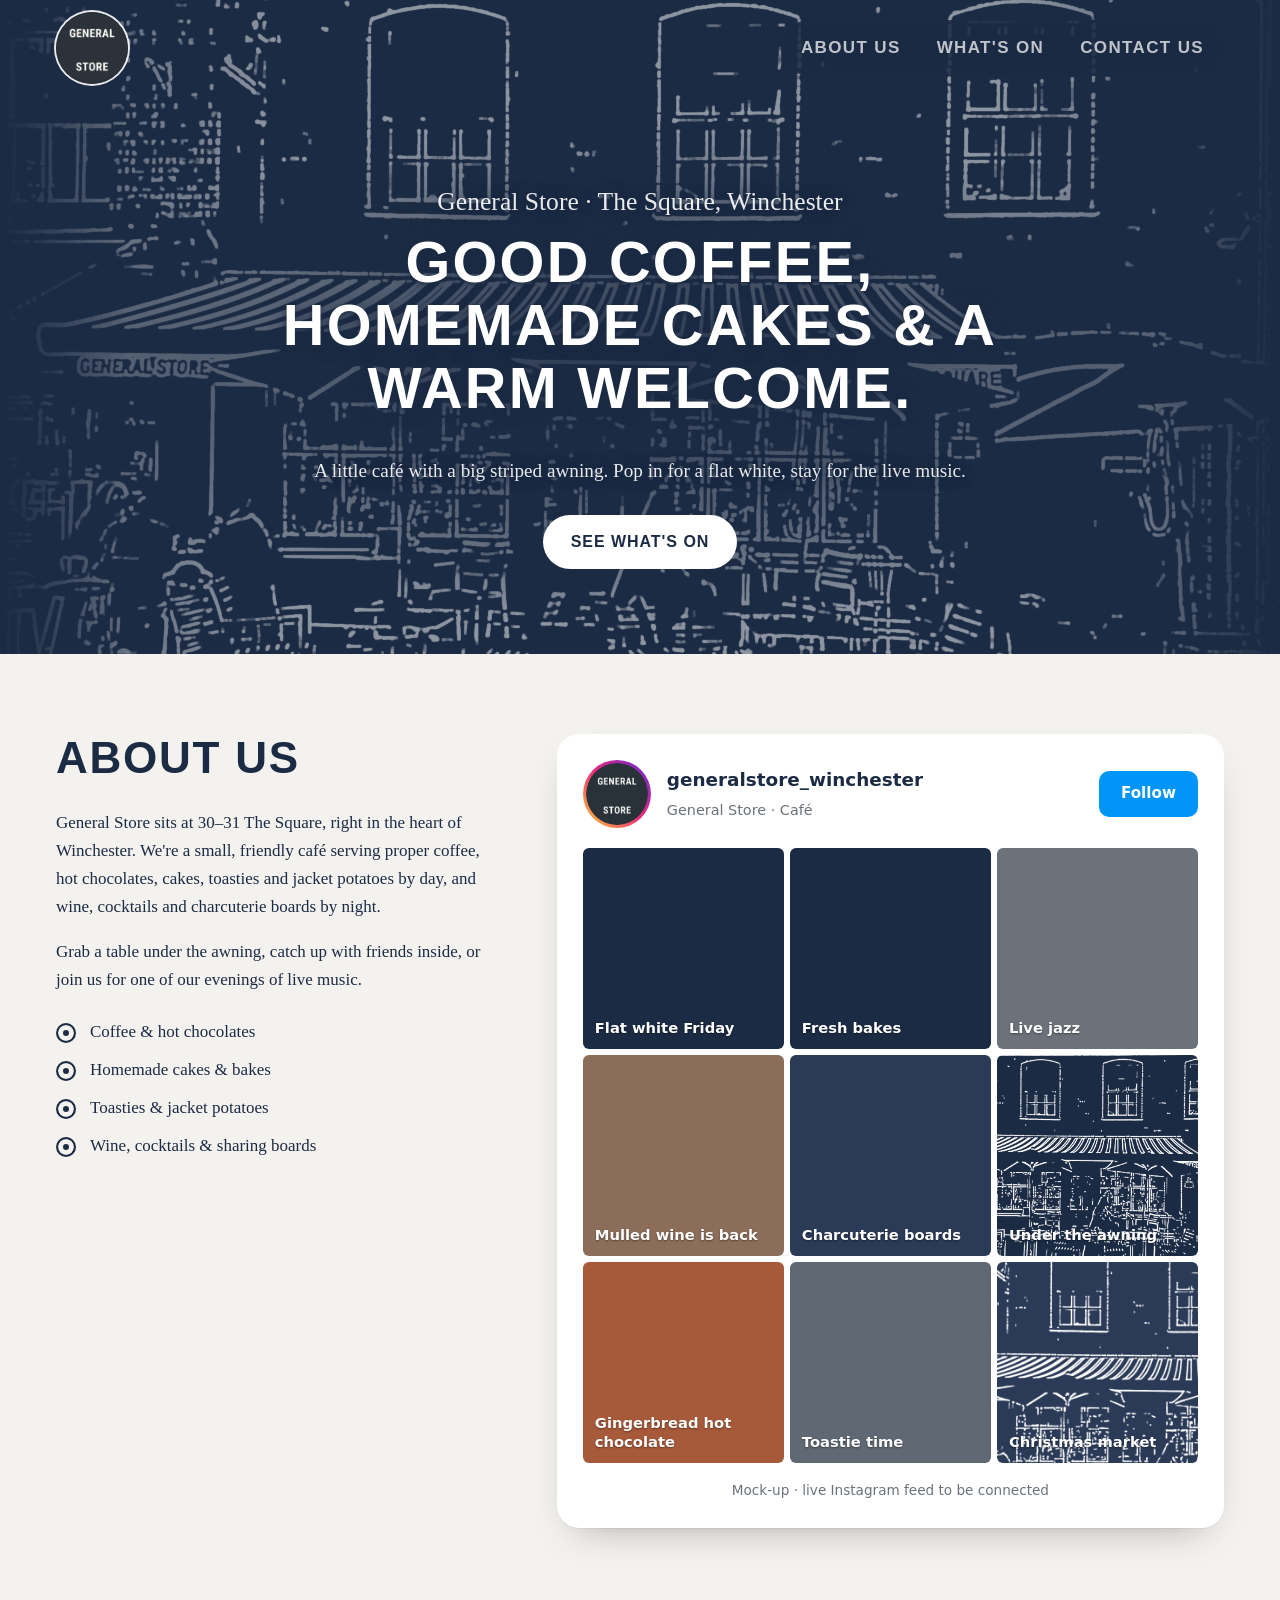
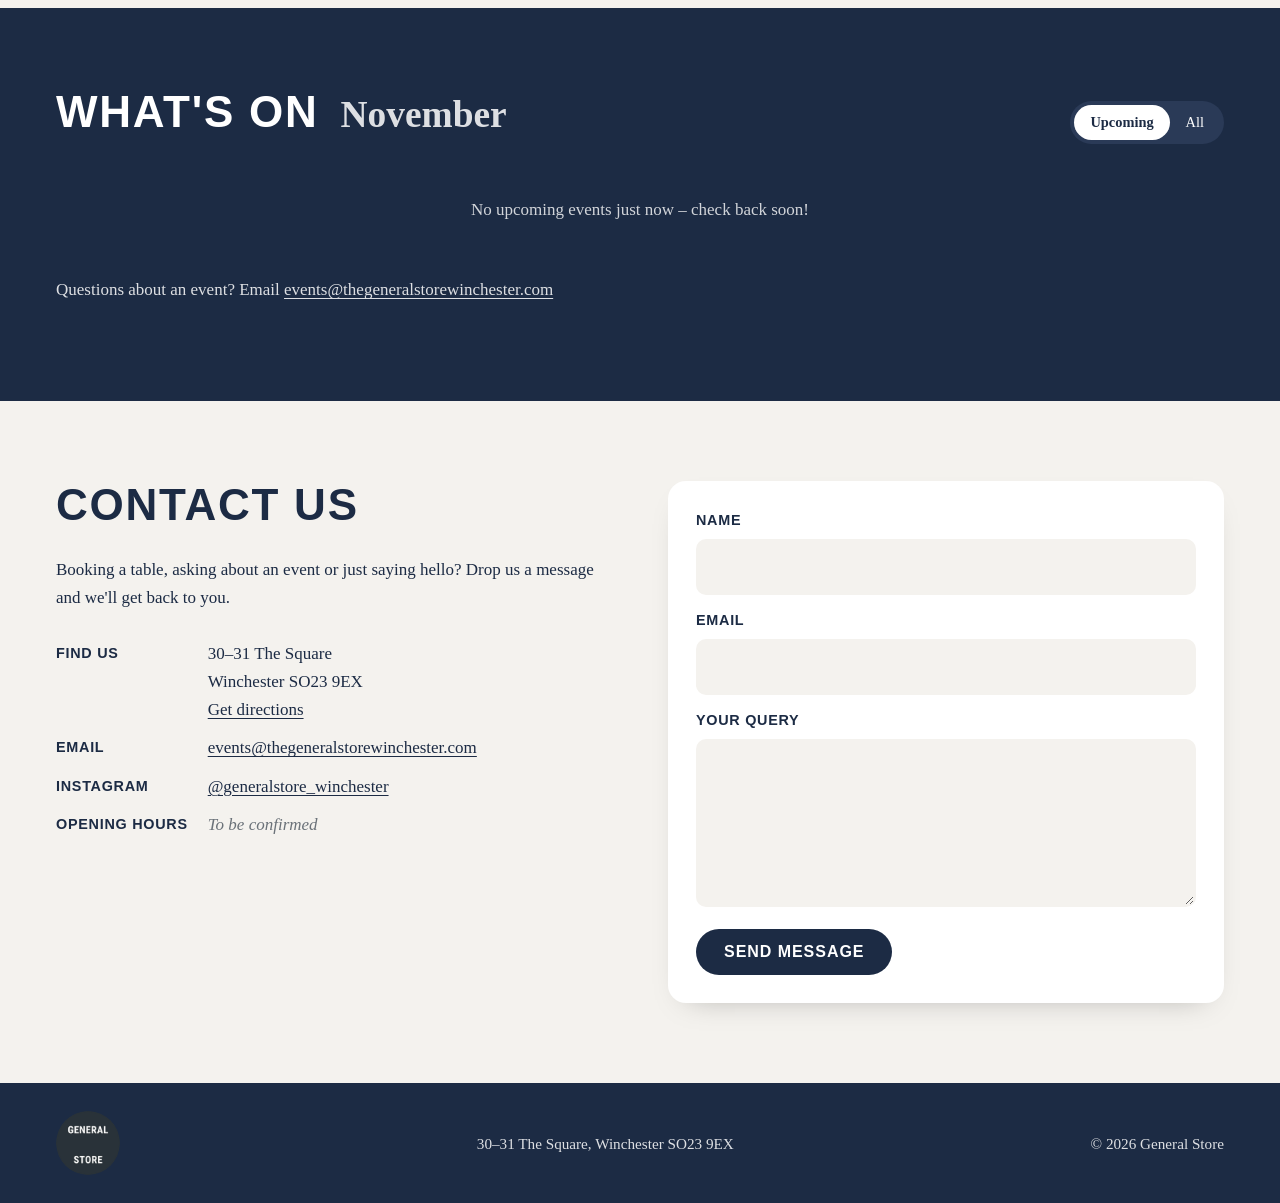
==== commit 43941340: "Switch dark colour from charcoal to deep midnight blue - --ink / --accent #2b3238 -> #1c2b44, --ink-" ====
--- a/index.html
+++ b/index.html
@@ -13,7 +13,7 @@
   <meta name="description" content="Independent café at 30–31 The Square, Winchester. Proper coffee, homemade cakes, toasties and jacket potatoes by day; wine, charcuterie boards and live music by night.">
   <link rel="canonical" href="https://urahara08.github.io/general-store-website/">
   <meta name="robots" content="index, follow, max-image-preview:large">
-  <meta name="theme-color" content="#2b3238">
+  <meta name="theme-color" content="#1c2b44">
   <meta name="format-detection" content="telephone=no">
 
   <!-- Link previews (WhatsApp, Facebook, iMessage, X, LinkedIn) -->
--- a/styles.css
+++ b/styles.css
@@ -4,11 +4,11 @@
 
 /* ---------- Tokens ---------- */
 :root {
-  --ink: #2b3238;        /* logo charcoal */
-  --ink-2: #3a424a;
+  --ink: #1c2b44;        /* deep midnight blue */
+  --ink-2: #2a3a57;
   --paper: #f4f2ee;      /* warm off-white */
   --card: #ffffff;
-  --accent: #2b3238;
+  --accent: #1c2b44;
   --on-accent: #ffffff;
   --muted: #6b7279;
 
@@ -18,6 +18,7 @@
   --head-track: 0.04em;
   --head-weight: 700;
 
+  /* traced line drawing of the shopfront (from Front.tiff) */
   --art-img: url("assets/front-drawing.png");
 }
 @supports (background-image: image-set(url("x.webp") type("image/webp"))) {
@@ -59,7 +60,7 @@
   --art-y-header: top;
   --art-y-hero: top;
   /* same tint on header + hero so they join seamlessly */
-  --art-shade: linear-gradient(90deg, rgba(43,50,56,.65) 0%, rgba(43,50,56,.25) 22%, rgba(43,50,56,.25) 78%, rgba(43,50,56,.65) 100%);
+  --art-shade: linear-gradient(90deg, rgba(28,43,68,.8) 0%, rgba(28,43,68,.5) 22%, rgba(28,43,68,.5) 78%, rgba(28,43,68,.8) 100%);
 }
 .site-header {
   color: #fff; position: sticky; top: 0; z-index: 20;
@@ -87,7 +88,7 @@
 .logo { width: 72px; height: auto; margin: 12px 0; border-radius: 50%; box-shadow: 0 0 0 2px rgba(255,255,255,.9); }
 
 /* Nav – no underline; links brighten on hover / for the current section */
-.site-nav ul { list-style: none; margin: 0; padding: 4px; display: flex; gap: 4px; background: rgba(43,50,56,.85); border-radius: 999px; }
+.site-nav ul { list-style: none; margin: 0; padding: 4px; display: flex; gap: 4px; background: rgba(28,43,68,.85); border-radius: 999px; }
 .site-nav a {
   display: block;
   padding: 10px 16px;
@@ -122,7 +123,7 @@
 .hero::after {
   content: "";
   position: absolute; inset: 0;
-  background: radial-gradient(ellipse 50% 45% at 50% 50%, rgba(43,50,56,.85) 0%, rgba(43,50,56,.4) 70%, rgba(43,50,56,0) 100%);
+  background: radial-gradient(ellipse 50% 45% at 50% 50%, rgba(28,43,68,.85) 0%, rgba(28,43,68,.4) 70%, rgba(28,43,68,0) 100%);
 }
 .hero-content { position: relative; z-index: 1; max-width: 760px; }
 .eyebrow {
@@ -132,10 +133,10 @@
   margin: 0 0 8px;
 }
 .hero .eyebrow { color: #fff; opacity: .9; }
-.hero h1 { font-size: clamp(2.2rem, 5.5vw, 3.6rem); text-shadow: 0 2px 12px rgba(0,0,0,.35); }
+.hero h1 { font-size: clamp(2.2rem, 5.5vw, 3.6rem); text-shadow: 0 2px 4px rgba(28,43,68,.9), 0 0 18px rgba(28,43,68,.85); }
 .lede { font-size: 1.2rem; margin: 0 auto 28px; max-width: 34em; }
 .hero .lede { color: rgba(255,255,255,.9); }
-.hero .eyebrow, .hero .lede { text-shadow: 0 1px 3px rgba(43,50,56,.9), 0 0 14px rgba(43,50,56,.8); }
+.hero .eyebrow, .hero .lede { text-shadow: 0 1px 3px rgba(28,43,68,.9), 0 0 14px rgba(28,43,68,.8); }
 
 .btn {
   display: inline-block;
@@ -313,7 +314,7 @@
   .logo { width: 60px; margin: 10px 0; }
   .nav-toggle {
     display: block;
-    background: rgba(43,50,56,.85); border: 1px solid rgba(255,255,255,.35); border-radius: 999px; color: #fff;
+    background: rgba(28,43,68,.85); border: 1px solid rgba(255,255,255,.35); border-radius: 999px; color: #fff;
     font-family: var(--f-head); font-weight: 700; letter-spacing: .1em; text-transform: uppercase;
     padding: 10px 18px; cursor: pointer;
   }
@@ -327,7 +328,7 @@
   .block { padding: 56px 0; }
   .hero { min-height: 420px; padding: 48px 16px; }
   /* small screens: the text covers more of the drawing, so shade more of it */
-  .hero::after { background: radial-gradient(ellipse 95% 60% at 50% 50%, rgba(43,50,56,.88) 0%, rgba(43,50,56,.55) 70%, rgba(43,50,56,.15) 100%); }
+  .hero::after { background: radial-gradient(ellipse 95% 60% at 50% 50%, rgba(28,43,68,.88) 0%, rgba(28,43,68,.55) 70%, rgba(28,43,68,.15) 100%); }
   .hero .eyebrow { font-size: 1.35rem; }
   .insta { padding: 16px; }
   .insta-avatar { width: 52px; height: 52px; }
